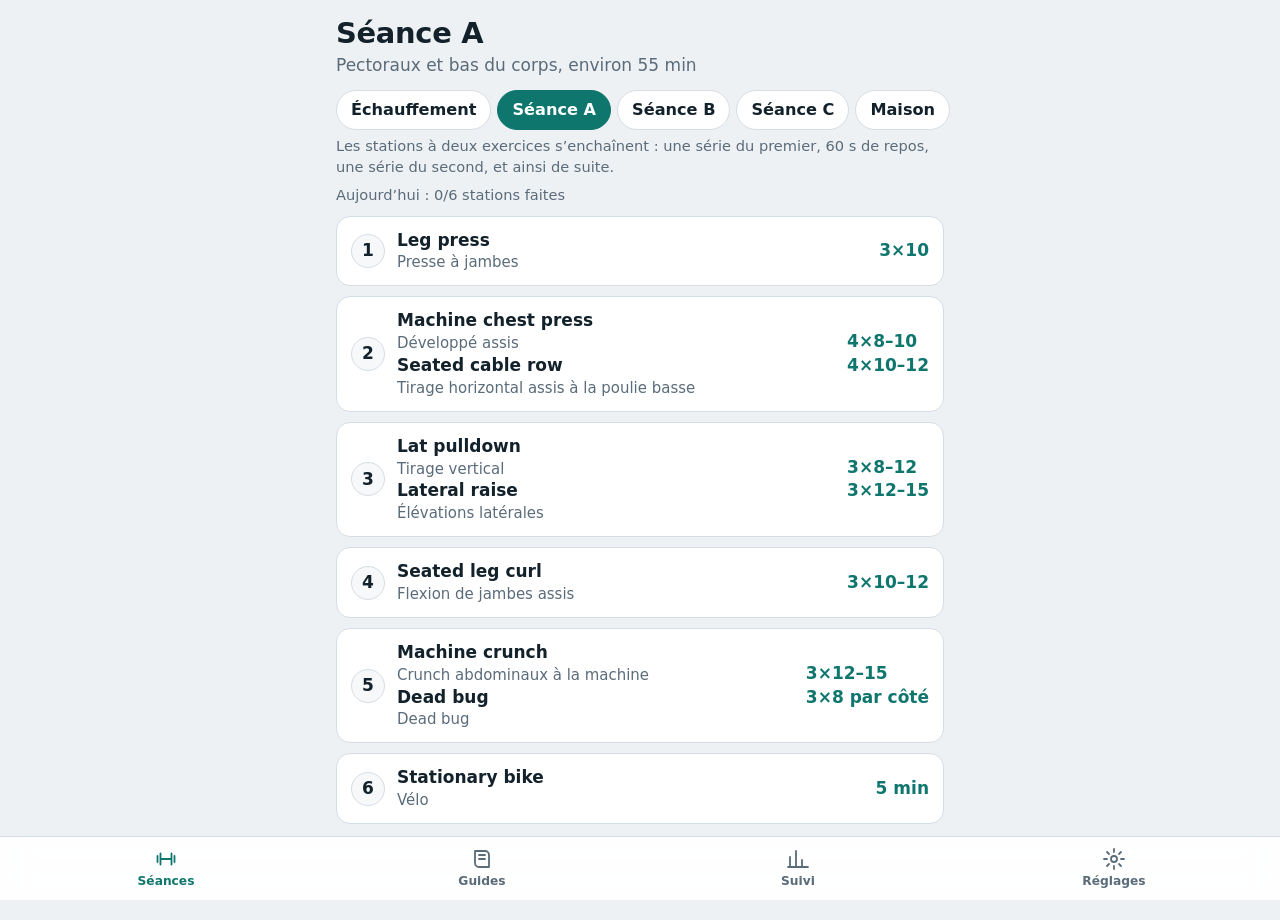
==== index.html @ 6dccab7b "Gym Guide v1: stations, rest timer, logging, video settings, offline Co-Authored-By: Claude Sonnet 5" ====
<!doctype html>
<html lang="fr-CH">
<head>
<meta charset="utf-8">
<meta name="viewport" content="width=device-width,initial-scale=1,viewport-fit=cover">
<title>Gym Guide</title>
<meta name="apple-mobile-web-app-capable" content="yes">
<meta name="mobile-web-app-capable" content="yes">
<meta name="apple-mobile-web-app-title" content="Gym Guide">
<meta name="apple-mobile-web-app-status-bar-style" content="black-translucent">
<meta name="theme-color" content="#0f766e">
<meta name="color-scheme" content="light dark">
<link rel="manifest" href="manifest.webmanifest">
<link rel="apple-touch-icon" href="icons/apple-touch-icon.png">
<link rel="icon" type="image/png" href="icons/icon-192.png">
<link rel="stylesheet" href="styles.css">
</head>
<body>
<div id="app"></div>
<nav class="tabbar" id="tabbar" aria-label="Navigation principale"></nav>
<div id="timer" class="timer" hidden></div>
<script src="data-ex.js"></script>
<script src="data-sessions.js"></script>
<script src="store.js"></script>
<script src="app.js"></script>
<script src="views.js"></script>
</body>
</html>
---- styles.css ----
:root{
  --bg:#eef1f4;--card:#fff;--ink:#13212b;--mute:#5a6b7a;--line:#d6dde4;--stage:#f6f8fa;
  --accent:#0f766e;--accent-ink:#fff;--hi:#e8590c;--ok:#15803d;--warn:#b45309;--bad:#b91c1c;--tab:#ffffffee;
  --r:14px;
}
@media (prefers-color-scheme:dark){:root:not([data-theme="light"]){
  --bg:#0d141a;--card:#16212a;--ink:#e8eef2;--mute:#9bafbd;--line:#273540;--stage:#101a21;
  --accent:#3cc6b6;--accent-ink:#06201d;--hi:#ff8a4c;--ok:#4ade80;--warn:#f0a53a;--bad:#f87171;--tab:#111b22ee;color-scheme:dark}}
:root[data-theme="dark"]{--bg:#0d141a;--card:#16212a;--ink:#e8eef2;--mute:#9bafbd;--line:#273540;--stage:#101a21;
  --accent:#3cc6b6;--accent-ink:#06201d;--hi:#ff8a4c;--ok:#4ade80;--warn:#f0a53a;--bad:#f87171;--tab:#111b22ee;color-scheme:dark}
*{box-sizing:border-box;-webkit-tap-highlight-color:transparent}
html,body{margin:0;background:var(--bg);color:var(--ink);font:17px/1.4 -apple-system,BlinkMacSystemFont,"SF Pro Text","Segoe UI",system-ui,sans-serif}
body{padding-top:env(safe-area-inset-top);overscroll-behavior-y:none}
#app{max-width:640px;margin:0 auto;padding:12px max(16px,env(safe-area-inset-left)) calc(96px + env(safe-area-inset-bottom)) max(16px,env(safe-area-inset-right))}
h1{font-size:1.7rem;line-height:1.1;margin:6px 0 4px;letter-spacing:-.01em}
h2{font-size:1.25rem;margin:18px 0 8px}
h3{font-size:1.05rem;margin:0}
p{margin:0 0 8px}
.mute{color:var(--mute)}.small{font-size:.86rem}
button{font:inherit;color:inherit}
button,a.btn,input,select{min-height:44px}
.btn{display:inline-flex;align-items:center;justify-content:center;gap:6px;border:1px solid var(--line);background:var(--card);border-radius:12px;padding:10px 16px;font-weight:600;text-decoration:none;color:var(--ink);cursor:pointer}
.btn.primary{background:var(--accent);border-color:var(--accent);color:var(--accent-ink)}
.btn.big{min-height:56px;font-size:1.05rem}
.btn.sm{min-height:36px;padding:6px 12px;font-size:.9rem}
:focus-visible{outline:3px solid var(--hi);outline-offset:2px}
/* bottom tab bar */
.tabbar{position:fixed;left:0;right:0;bottom:0;z-index:40;background:var(--tab);backdrop-filter:blur(14px);-webkit-backdrop-filter:blur(14px);
  border-top:1px solid var(--line);display:flex;padding:6px max(8px,env(safe-area-inset-left)) calc(6px + env(safe-area-inset-bottom)) max(8px,env(safe-area-inset-right))}
.tabbar button{flex:1;border:0;background:none;display:flex;flex-direction:column;align-items:center;gap:2px;font-size:.72rem;font-weight:600;color:var(--mute);padding:4px 0;min-height:48px}
.tabbar button svg{width:24px;height:24px;stroke:currentColor;fill:none;stroke-width:1.8;stroke-linecap:round;stroke-linejoin:round}
.tabbar button[aria-current="true"]{color:var(--accent)}
/* segmented scroller */
.seg{display:flex;gap:6px;overflow-x:auto;scrollbar-width:none;margin:10px -16px 4px;padding:2px 16px}
.seg::-webkit-scrollbar{display:none}
.seg button{flex:0 0 auto;border:1px solid var(--line);background:var(--card);border-radius:999px;padding:8px 14px;font-weight:600;font-size:.95rem;min-height:40px}
.seg button[aria-selected="true"]{background:var(--accent);border-color:var(--accent);color:var(--accent-ink)}
/* station list */
.list{display:flex;flex-direction:column;gap:10px;margin-top:10px}
.row{display:flex;align-items:center;gap:12px;background:var(--card);border:1px solid var(--line);border-radius:var(--r);padding:12px 14px;text-align:left;width:100%;cursor:pointer}
.row .num{flex:0 0 34px;height:34px;border-radius:50%;background:var(--stage);border:1px solid var(--line);display:grid;place-items:center;font-weight:700}
.row.done .num{background:var(--ok);border-color:var(--ok);color:#fff}
.row .t{flex:1;min-width:0}
.row .t b{display:block;overflow-wrap:anywhere}
.row .t span{display:block;font-size:.88rem;color:var(--mute)}
.row .sr{font-weight:700;color:var(--accent);white-space:nowrap}
.tag{display:inline-block;font-size:.72rem;font-weight:700;letter-spacing:.04em;border-radius:6px;padding:1px 7px;background:var(--ink);color:var(--bg);margin-right:6px;vertical-align:middle}
/* station */
.top{display:flex;align-items:center;gap:10px;justify-content:space-between;margin-bottom:6px}
.prog{display:flex;gap:4px;margin:2px 0 10px}
.prog i{flex:1;height:5px;border-radius:3px;background:var(--line)}
.prog i.on{background:var(--accent)}.prog i.cur{background:var(--hi)}
.ex-tabs{display:flex;gap:8px;margin:8px 0}
.ex-tabs button{flex:1;border:1px solid var(--line);background:var(--card);border-radius:12px;padding:8px 10px;text-align:left;font-weight:600;line-height:1.2}
.ex-tabs button small{display:block;font-weight:500;color:var(--mute)}
.ex-tabs button[aria-selected="true"]{border-color:var(--accent);box-shadow:inset 0 0 0 2px var(--accent)}
.name-en{font-size:1.5rem;font-weight:800;line-height:1.1;letter-spacing:-.01em}
.name-fr{color:var(--mute);font-style:italic;margin-top:2px}
.video{position:relative;aspect-ratio:16/9;border-radius:var(--r);overflow:hidden;background:linear-gradient(135deg,#17303d,#0f766e);margin:12px 0;display:grid;place-items:center}
.video iframe{position:absolute;inset:0;width:100%;height:100%;border:0}
.video .play{width:64px;height:64px;border-radius:50%;background:#fff;border:0;display:grid;place-items:center}
.video .play::after{content:"";margin-left:5px;border-left:19px solid #0f766e;border-top:12px solid transparent;border-bottom:12px solid transparent}
.vlinks{display:flex;justify-content:space-between;gap:10px;font-size:.86rem;margin:-6px 0 10px}
.vlinks a{color:var(--accent);font-weight:600}
.target{display:flex;justify-content:space-between;align-items:baseline;gap:8px;margin:6px 0}
.target b{font-size:1.9rem;color:var(--accent);font-variant-numeric:tabular-nums}
.sets{display:flex;flex-direction:column;gap:8px;margin:8px 0}
.set{display:grid;grid-template-columns:30px 1fr 1fr 52px;gap:8px;align-items:center}
.set.t1{grid-template-columns:30px 1fr 52px}
.set .n{font-weight:700;color:var(--mute);text-align:center}
.set label{display:block;font-size:.68rem;color:var(--mute);text-transform:uppercase;letter-spacing:.05em;line-height:1}
.set input{width:100%;font-size:1.3rem;font-weight:700;text-align:center;border:1px solid var(--line);border-radius:10px;background:var(--card);color:var(--ink);font-variant-numeric:tabular-nums;padding:4px;min-height:48px}
.set .ok{height:48px;border-radius:12px;border:2px solid var(--line);background:var(--card);font-size:1.4rem;font-weight:800;color:var(--mute)}
.set.done .ok{background:var(--ok);border-color:var(--ok);color:#fff}
.set.done input{opacity:.7}
.last{font-size:.86rem;color:var(--mute);margin:2px 0 4px}
ul.cues{padding-left:1.15em;margin:6px 0;display:flex;flex-direction:column;gap:4px}
.avoid{border-top:1px dashed var(--line);padding-top:8px;margin-top:8px;font-size:.92rem;color:var(--mute)}.avoid b{color:var(--bad)}
.note{background:var(--stage);border-radius:10px;padding:8px 10px;font-size:.92rem;margin:8px 0}
.navbtns{display:grid;grid-template-columns:1fr 2fr;gap:10px;margin-top:16px}
/* rest timer */
.timer{position:fixed;left:0;right:0;bottom:calc(62px + env(safe-area-inset-bottom));z-index:45;margin:0 auto;max-width:640px;padding:0 max(12px,env(safe-area-inset-left))}
.timer>div{background:var(--ink);color:var(--bg);border-radius:16px;padding:10px 12px;display:flex;align-items:center;gap:10px;box-shadow:0 8px 28px #0006}
.timer .t{font-size:2.1rem;font-weight:800;font-variant-numeric:tabular-nums;min-width:4.2ch}
.timer .lbl{font-size:.78rem;opacity:.75;flex:1;line-height:1.2}
.timer button{border:0;border-radius:10px;background:#ffffff26;color:inherit;font-weight:700;padding:8px 10px;min-height:44px}
.timer.end>div{background:var(--hi);color:#fff}
/* cards, guides, progress, settings */
.card{background:var(--card);border:1px solid var(--line);border-radius:var(--r);padding:14px;margin:10px 0}
.card ul{margin:6px 0 0;padding-left:1.15em;display:flex;flex-direction:column;gap:4px}
.cfg{display:grid;grid-template-columns:1fr;gap:6px;padding:10px 0;border-bottom:1px solid var(--line)}
.cfg input[type=text]{width:100%;border:1px solid var(--line);border-radius:10px;background:var(--stage);color:var(--ink);padding:8px 10px;font-size:.95rem}
.cfg .l{display:flex;justify-content:space-between;gap:8px;font-weight:600}
.switch{display:flex;justify-content:space-between;align-items:center;gap:12px;padding:8px 0}
.switch input{width:26px;height:26px;accent-color:var(--accent)}
select{font-size:1rem;border:1px solid var(--line);border-radius:10px;background:var(--card);color:var(--ink);padding:6px 10px}
svg.spark{width:100%;height:46px;display:block}
svg.spark polyline{fill:none;stroke:var(--accent);stroke-width:2;stroke-linejoin:round;stroke-linecap:round}
svg.spark circle{fill:var(--hi)}
.toast{position:fixed;left:50%;transform:translateX(-50%);bottom:calc(76px + env(safe-area-inset-bottom));background:var(--ink);color:var(--bg);padding:10px 16px;border-radius:12px;z-index:60;font-weight:600;max-width:90%}
@media (prefers-reduced-motion:no-preference){.video .play{transition:transform .15s}.video .play:active{transform:scale(.94)}}

.hastimer #app{padding-bottom:calc(170px + env(safe-area-inset-bottom))}
.timer .t{font-size:2rem;min-width:3.6ch}
.timer>div{gap:8px}
.timer .lbl{min-width:0}
.timer button{padding:8px 11px}
.set input::placeholder{color:var(--mute);opacity:.55;font-weight:500}
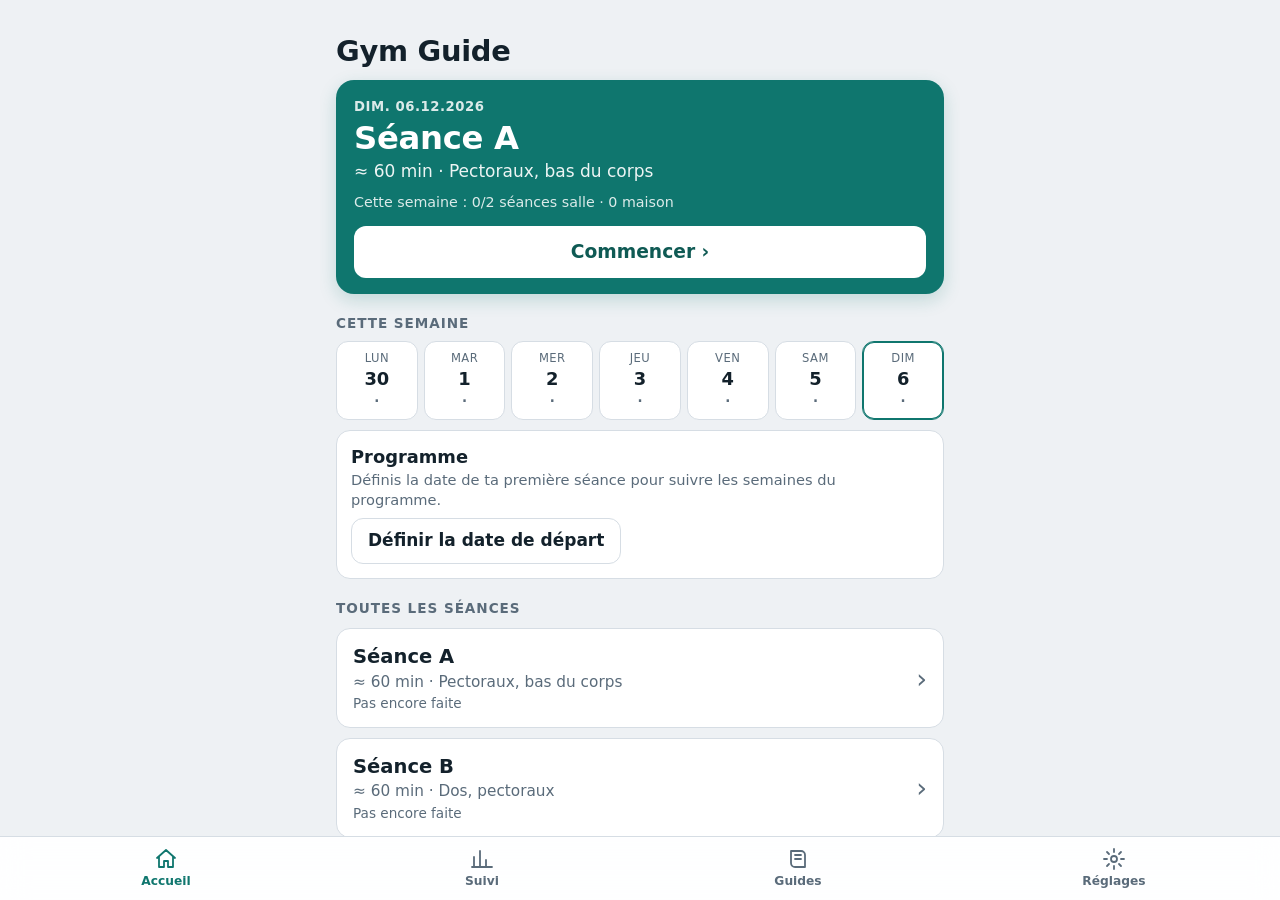
==== commit ef4dabb1: "0.25: scroll-proof layout (fixed body, inner scroller, timer and tab bar in the flow), week bar by s" ====
--- a/index.html
+++ b/index.html
@@ -17,10 +17,11 @@
 </head>
 <body>
 <div id="app"></div>
+<div id="timer" class="timer" hidden></div>
 <nav class="tabbar" id="tabbar" aria-label="Navigation principale"></nav>
-<div id="timer" class="timer" hidden></div>
 <script src="data-ex.js"></script>
 <script src="data-sessions.js"></script>
+<script src="version.js"></script>
 <script src="store.js"></script>
 <script src="app.js"></script>
 <script src="views.js"></script>
--- a/styles.css
+++ b/styles.css
@@ -10,8 +10,11 @@
   --accent:#3cc6b6;--accent-ink:#06201d;--hi:#ff8a4c;--ok:#4ade80;--warn:#f0a53a;--bad:#f87171;--tab:#111b22ee;color-scheme:dark}
 *{box-sizing:border-box;-webkit-tap-highlight-color:transparent}
 html,body{margin:0;background:var(--bg);color:var(--ink);font:17px/1.4 -apple-system,BlinkMacSystemFont,"SF Pro Text","Segoe UI",system-ui,sans-serif}
-body{padding-top:env(safe-area-inset-top);overscroll-behavior-y:none}
-#app{max-width:640px;margin:0 auto;padding:12px max(16px,env(safe-area-inset-left)) calc(96px + env(safe-area-inset-bottom)) max(16px,env(safe-area-inset-right))}
+html{height:100%;overflow:hidden}
+/* La barre d’onglets fait partie de la mise en page (colonne pleine hauteur) : elle reste en bas de l’écran, que la page soit courte ou longue. */
+/* 0.25 : la page ne défile jamais. #app est la zone qui défile ; minuteur et barre d’onglets sont dans la colonne (rien de « fixed » qui puisse se décaler après le clavier ou un défilement). --vvh et --vvt suivent la zone visible (app.js). */
+body{position:fixed;left:0;right:0;top:var(--vvt,0px);height:var(--vvh,100%);padding-top:env(safe-area-inset-top);overflow:hidden;overscroll-behavior:none;display:flex;flex-direction:column}
+#app{flex:1 1 0;min-height:0;overflow-y:auto;overflow-x:hidden;-webkit-overflow-scrolling:touch;overscroll-behavior-y:contain;width:100%;max-width:640px;margin:0 auto;padding:30px max(16px,env(safe-area-inset-left)) 28px max(16px,env(safe-area-inset-right))}
 h1{font-size:1.7rem;line-height:1.1;margin:6px 0 4px;letter-spacing:-.01em}
 h2{font-size:1.25rem;margin:18px 0 8px}
 h3{font-size:1.05rem;margin:0}
@@ -25,7 +28,7 @@
 .btn.sm{min-height:36px;padding:6px 12px;font-size:.9rem}
 :focus-visible{outline:3px solid var(--hi);outline-offset:2px}
 /* bottom tab bar */
-.tabbar{position:fixed;left:0;right:0;bottom:0;z-index:40;background:var(--tab);backdrop-filter:blur(14px);-webkit-backdrop-filter:blur(14px);
+.tabbar{position:relative;flex:none;z-index:40;background:var(--tab);backdrop-filter:blur(14px);-webkit-backdrop-filter:blur(14px);
   border-top:1px solid var(--line);display:flex;padding:6px max(8px,env(safe-area-inset-left)) calc(6px + env(safe-area-inset-bottom)) max(8px,env(safe-area-inset-right))}
 .tabbar button{flex:1;border:0;background:none;display:flex;flex-direction:column;align-items:center;gap:2px;font-size:.72rem;font-weight:600;color:var(--mute);padding:4px 0;min-height:48px}
 .tabbar button svg{width:24px;height:24px;stroke:currentColor;fill:none;stroke-width:1.8;stroke-linecap:round;stroke-linejoin:round}
@@ -54,6 +57,11 @@
 .ex-tabs button{flex:1;border:1px solid var(--line);background:var(--card);border-radius:12px;padding:8px 10px;text-align:left;font-weight:600;line-height:1.2}
 .ex-tabs button small{display:block;font-weight:500;color:var(--mute)}
 .ex-tabs button[aria-selected="true"]{border-color:var(--accent);box-shadow:inset 0 0 0 2px var(--accent)}
+.alts{margin:10px 0 2px}
+.chips{display:flex;flex-wrap:wrap;gap:8px;margin-top:6px}
+.chip{border:1px solid var(--line);background:var(--card);border-radius:999px;padding:8px 13px;font-weight:600;font-size:.92rem;line-height:1.2;color:inherit}
+.chip small{color:var(--mute);font-weight:500;margin-left:6px}
+.row .t .alt-hint{font-size:.78rem;color:var(--accent);font-weight:600}
 .name-en{font-size:1.5rem;font-weight:800;line-height:1.1;letter-spacing:-.01em}
 .name-fr{color:var(--mute);font-style:italic;margin-top:2px}
 .video{position:relative;aspect-ratio:16/9;border-radius:var(--r);overflow:hidden;background:linear-gradient(135deg,#17303d,#0f766e);margin:12px 0;display:grid;place-items:center}
@@ -76,10 +84,23 @@
 .last{font-size:.86rem;color:var(--mute);margin:2px 0 4px}
 ul.cues{padding-left:1.15em;margin:6px 0;display:flex;flex-direction:column;gap:4px}
 .avoid{border-top:1px dashed var(--line);padding-top:8px;margin-top:8px;font-size:.92rem;color:var(--mute)}.avoid b{color:var(--bad)}
+.progcard .pc-h{display:flex;justify-content:space-between;align-items:baseline;gap:8px}
+.progcard .pc-h b{font-size:1.25rem}
+.prog.wk{margin:8px 0 6px}.prog.wk i{height:8px}.prog.wk i.dl{box-shadow:inset 0 0 0 1px var(--mute)}
+.ss{display:inline-block;align-self:flex-start;font-size:.7rem;font-weight:800;letter-spacing:.05em;text-transform:uppercase;color:var(--hi);border:1.5px solid var(--hi);border-radius:999px;padding:1px 8px;margin-bottom:3px;line-height:1.5}
+.row .t .ss{display:inline-block;width:fit-content;max-width:max-content;align-self:flex-start;color:var(--hi);font-size:.7rem;font-weight:800;margin-bottom:4px}
+.ss-bar{display:flex;align-items:center;gap:8px;margin:8px 0}.ss-bar .ss{margin:0}
+.fold-b .video{margin:0 0 10px}.fold-b .vlinks{margin:0}
+.fold-b textarea{width:100%;min-height:84px;border:1px solid var(--line);border-radius:10px;background:var(--stage);color:var(--ink);padding:8px 10px;font:inherit;font-size:1rem;resize:vertical}
+.cfg select{width:100%;min-height:44px;border:1px solid var(--line);border-radius:10px;background:var(--stage);color:var(--ink);padding:8px 10px;font-size:1rem}
+.note.deload{border-left:4px solid var(--hi)}
+.inline{display:flex;gap:8px;align-items:stretch;flex-wrap:wrap}
+.inline input{flex:1 1 180px;min-width:0;border:1px solid var(--line);border-radius:10px;background:var(--stage);color:var(--ink);padding:8px 10px;font-size:.95rem}
+.datein{display:block;width:100%;max-width:100%;min-width:0;-webkit-appearance:none;appearance:none;text-align:left;font-family:inherit;border:1px solid var(--line);border-radius:10px;background:var(--stage);color:var(--ink);padding:8px 10px;font-size:1rem}
 .note{background:var(--stage);border-radius:10px;padding:8px 10px;font-size:.92rem;margin:8px 0}
 .navbtns{display:grid;grid-template-columns:1fr 2fr;gap:10px;margin-top:16px}
 /* rest timer */
-.timer{position:fixed;left:0;right:0;bottom:calc(62px + env(safe-area-inset-bottom));z-index:45;margin:0 auto;max-width:640px;padding:0 max(12px,env(safe-area-inset-left))}
+.timer{flex:none;width:100%;margin:0 auto;max-width:640px;padding:6px max(12px,env(safe-area-inset-left)) 8px}.timer[hidden]{display:none}.kb .tabbar{display:none}
 .timer>div{background:var(--ink);color:var(--bg);border-radius:16px;padding:10px 12px;display:flex;align-items:center;gap:10px;box-shadow:0 8px 28px #0006}
 .timer .t{font-size:2.1rem;font-weight:800;font-variant-numeric:tabular-nums;min-width:4.2ch}
 .timer .lbl{font-size:.78rem;opacity:.75;flex:1;line-height:1.2}
@@ -89,7 +110,7 @@
 .card{background:var(--card);border:1px solid var(--line);border-radius:var(--r);padding:14px;margin:10px 0}
 .card ul{margin:6px 0 0;padding-left:1.15em;display:flex;flex-direction:column;gap:4px}
 .cfg{display:grid;grid-template-columns:1fr;gap:6px;padding:10px 0;border-bottom:1px solid var(--line)}
-.cfg input[type=text]{width:100%;border:1px solid var(--line);border-radius:10px;background:var(--stage);color:var(--ink);padding:8px 10px;font-size:.95rem}
+.cfg input[type=text],.cfg input[type=number]{width:100%;border:1px solid var(--line);border-radius:10px;background:var(--stage);color:var(--ink);padding:8px 10px;font-size:.95rem}
 .cfg .l{display:flex;justify-content:space-between;gap:8px;font-weight:600}
 .switch{display:flex;justify-content:space-between;align-items:center;gap:12px;padding:8px 0}
 .switch input{width:26px;height:26px;accent-color:var(--accent)}
@@ -97,12 +118,169 @@
 svg.spark{width:100%;height:46px;display:block}
 svg.spark polyline{fill:none;stroke:var(--accent);stroke-width:2;stroke-linejoin:round;stroke-linecap:round}
 svg.spark circle{fill:var(--hi)}
-.toast{position:fixed;left:50%;transform:translateX(-50%);bottom:calc(76px + env(safe-area-inset-bottom));background:var(--ink);color:var(--bg);padding:10px 16px;border-radius:12px;z-index:60;font-weight:600;max-width:90%}
+.toast{position:absolute;left:50%;transform:translateX(-50%);bottom:calc(76px + env(safe-area-inset-bottom));background:var(--ink);color:var(--bg);padding:10px 16px;border-radius:12px;z-index:60;font-weight:600;max-width:90%}
 @media (prefers-reduced-motion:no-preference){.video .play{transition:transform .15s}.video .play:active{transform:scale(.94)}}
 
-.hastimer #app{padding-bottom:calc(170px + env(safe-area-inset-bottom))}
 .timer .t{font-size:2rem;min-width:3.6ch}
 .timer>div{gap:8px}
 .timer .lbl{min-width:0}
 .timer button{padding:8px 11px}
 .set input::placeholder{color:var(--mute);opacity:.55;font-weight:500}
+/* set rows: labels centred above boxes, number and tick aligned with the inputs */
+.sets{gap:16px}
+.set{grid-template-columns:34px 1fr 1fr 56px;gap:0 10px;align-items:end}
+.set.t1{grid-template-columns:34px 1fr 56px}
+.set .n{height:52px;display:grid;place-items:center}
+.set label{text-align:center;margin-bottom:6px;font-size:.72rem;letter-spacing:.06em}
+.set input{min-height:52px;height:52px}
+.set .ok{height:52px;width:56px}
+.set.t1>span:not(.n){height:52px;display:grid;place-items:center;font-weight:700}
+
+/* accueil */
+h2{color:var(--mute);font-size:.8rem;text-transform:uppercase;letter-spacing:.07em;margin:20px 0 8px}
+.home-card{display:flex;align-items:center;gap:12px;width:100%;text-align:left;background:var(--card);border:1px solid var(--line);border-radius:var(--r);padding:14px 16px;cursor:pointer;min-height:76px}
+.home-card .hc-t{flex:1;min-width:0;display:flex;flex-direction:column;gap:1px}
+.home-card .hc-t b{font-size:1.15rem;overflow-wrap:anywhere}
+.home-card .hc-t span{color:var(--mute);font-size:.9rem}
+.home-card .hc-t .small{font-size:.8rem}
+.home-card .chev{font-size:1.6rem;color:var(--mute);line-height:1}
+.home-card:active{border-color:var(--accent)}
+.badge{font-weight:800;color:var(--accent);background:var(--stage);border:1px solid var(--line);border-radius:999px;padding:2px 10px;font-size:.9rem}
+.badge.ok{background:var(--ok);border-color:var(--ok);color:#fff}
+.novid{position:absolute;inset:0;display:flex;flex-direction:column;align-items:center;justify-content:center;gap:6px;color:#fff;text-align:center;padding:12px}
+.novid a{color:#fff;font-weight:700}
+/* réglages : cases à cocher resserrées, blocs repliables */
+.switch{padding:2px 0;min-height:34px}
+.switch input{min-height:0;width:24px;height:24px;flex:0 0 auto}
+.card h3+.switch{margin-top:4px}
+details.fold{padding:0}
+details.fold>summary{list-style:none;cursor:pointer;display:flex;align-items:center;justify-content:space-between;gap:10px;padding:14px;min-height:52px}
+details.fold>summary::-webkit-details-marker{display:none}
+details.fold>summary::after{content:"";flex:0 0 auto;width:9px;height:9px;border-right:2px solid var(--mute);border-bottom:2px solid var(--mute);transform:rotate(45deg);margin:-4px 4px 0 0;transition:transform .15s}
+details.fold[open]>summary::after{transform:rotate(-135deg);margin-top:4px}
+details.fold>.fold-b,details.fold>ul{padding:0 14px 14px}
+details.fold>summary .sm{display:flex;flex-direction:column;flex:1;min-width:0}
+details.fold>summary .sr{color:var(--accent);font-weight:700;text-align:right}
+details.fold>summary .npv{flex:1 1 0;min-width:0;margin-left:6px;text-align:left;white-space:nowrap;overflow:hidden;text-overflow:ellipsis;color:var(--mute);font-size:.92rem;font-weight:500}
+details.fold[open]>summary .npv{display:none}
+details.fold>summary:has(.sm)::after{margin-left:2px}
+/* suivi */
+ul.plain{list-style:none;padding:0;margin:8px 0 0;display:flex;flex-direction:column;gap:10px}
+details.fold>ul.plain{padding:0 14px 14px;margin:0}
+ul.plain li>div{margin-top:2px}
+.lnk{background:none;border:0;padding:4px 0;min-height:36px;font-weight:700;color:var(--accent);text-align:left}
+.chart-h{display:flex;flex-direction:column;gap:2px;margin-bottom:4px}
+svg.chart,.chart svg{width:100%;height:auto;display:block}
+.chart svg text{fill:var(--mute);font-size:9px;font-family:inherit}
+.chart svg text.val{fill:var(--ink);font-weight:700;font-size:10px}
+.chart svg .grid{stroke:var(--line);stroke-width:1}
+.chart svg .line{fill:none;stroke:var(--accent);stroke-width:2;stroke-linejoin:round;stroke-linecap:round}
+.chart svg circle{fill:var(--accent)}
+.chart svg circle.cur{fill:var(--hi)}
+/* version archivée */
+.archive-banner{position:sticky;top:0;z-index:70;background:var(--hi);color:#fff;padding:8px 14px;font-weight:700;display:flex;justify-content:space-between;gap:10px;align-items:center}
+.archive-banner a{color:#fff;text-decoration:underline}
+
+/* choix de séance */
+.edit-tag{font-weight:700;color:var(--accent);font-size:.9rem}
+.choices{display:flex;flex-direction:column;gap:12px;margin:18px 0}
+.choice{display:flex;flex-direction:column;gap:3px;text-align:left;width:100%;min-height:84px;padding:16px;border-radius:var(--r);border:1px solid var(--line);background:var(--card);cursor:pointer}
+.choice b{font-size:1.15rem}.choice span{color:var(--mute);font-size:.92rem}
+.choice.primary{background:var(--accent);border-color:var(--accent);color:var(--accent-ink)}
+.choice.primary span{color:var(--accent-ink);opacity:.85}
+.note.editing{background:var(--hi);color:#fff}
+
+/* sous-bloc repliable (versions précédentes) */
+details.sub{margin-top:14px;border-top:1px solid var(--line);padding-top:4px}
+details.sub>summary{list-style:none;cursor:pointer;display:flex;justify-content:space-between;align-items:center;min-height:44px;font-weight:700}
+details.sub>summary::-webkit-details-marker{display:none}
+details.sub>summary::after{content:"";width:9px;height:9px;border-right:2px solid var(--mute);border-bottom:2px solid var(--mute);transform:rotate(45deg);margin:-4px 4px 0 0;transition:transform .15s}
+details.sub[open]>summary::after{transform:rotate(-135deg);margin-top:4px}
+
+.sw{position:relative;margin-top:10px;border-radius:var(--r);overflow:hidden}
+.list .sw:first-child{margin-top:0}
+.sw-bg{position:absolute;inset:0;display:flex;align-items:center;justify-content:flex-start;background:#b3261e;visibility:hidden}
+.sw.act .sw-bg{visibility:visible}
+.sw-del{height:100%;width:96px;background:#b3261e;color:#fff;border:0;font-weight:700;font-size:.95rem;cursor:pointer}
+.sw-front{position:relative;background:var(--bg);transition:transform .18s ease;touch-action:pan-y;will-change:transform}
+.sw-front>.home-card,.sw-front>.card{margin:0}
+.pr-tag,.home-card .hc-t .pr-tag,.chart-h .pr-tag{color:#fff!important;display:inline-block;vertical-align:middle;margin-left:6px;padding:1px 7px;border-radius:999px;background:var(--hi);color:#fff;font-size:.68rem;font-weight:700;letter-spacing:.02em;line-height:1.5}
+.chart svg circle.pr{fill:none;stroke:var(--hi);stroke-width:1.6}
+.chart svg rect.dl{fill:var(--accent);opacity:.13}
+.chart svg text.dlt{fill:var(--accent);font-size:8px;font-weight:700}
+.chart svg line.wk{stroke:var(--mute);stroke-width:1}
+.chart svg text.wkt{font-size:8px}
+.chart-leg{margin-top:2px}
+/* 0.22 Accueil : séance du jour */
+.hero{display:flex;flex-direction:column;align-items:flex-start;gap:3px;width:100%;text-align:left;margin-top:12px;padding:18px 18px 16px;border:0;border-radius:calc(var(--r) + 4px);background:var(--accent);color:var(--accent-ink);cursor:pointer;box-shadow:0 6px 18px #0f766e33}
+.hero:active{transform:scale(.99)}
+.hero>*{flex:none;max-width:100%}
+.hero.done{background:var(--card);color:var(--ink);border:1px solid var(--line);box-shadow:none}
+.hero-k{font-size:.78rem;font-weight:700;letter-spacing:.04em;text-transform:uppercase;opacity:.85}
+.hero-t{font-size:1.9rem;font-weight:800;line-height:1.1;letter-spacing:-.01em;margin-top:2px}
+.hero-s{font-size:1rem;opacity:.92}
+.hero-w{font-size:.88rem;font-weight:600;margin-top:4px;padding:6px 10px;border-radius:10px;background:#ffffff26}
+.hero.done .hero-w{background:var(--stage)}
+.hero-n{font-size:.84rem;opacity:.85;margin-top:6px}
+.hero .prog.wk{width:100%;margin:8px 0 2px;gap:5px}.hero .prog.wk i{height:8px;background:#ffffff40}
+.hero .prog.wk i.full{background:#fff}.hero .prog.wk i.half{background:linear-gradient(90deg,#fff 50%,#ffffff40 50%)}
+.hero .prog.wk i.cur{outline:2px solid var(--hi);outline-offset:1px}
+.hero.done .prog.wk i{background:var(--line)}.hero.done .prog.wk i.full{background:var(--accent)}.hero.done .prog.wk i.half{background:linear-gradient(90deg,var(--accent) 50%,var(--line) 50%)}
+.hero-wk{font-size:.8rem;opacity:.85;margin-top:2px}
+.hero-go{align-self:stretch;margin-top:10px;padding:13px;border-radius:12px;background:#fff;color:#0f5a54;font-weight:800;font-size:1.1rem;text-align:center}
+.hero.done .hero-go{background:var(--stage);color:var(--ink);border:1px solid var(--line)}
+.hero-alt{width:100%;margin-top:8px;min-height:48px}
+.wstrip{display:grid;grid-template-columns:repeat(7,1fr);gap:6px}
+.wd{display:flex;flex-direction:column;align-items:center;gap:1px;padding:8px 0 7px;border-radius:12px;border:1px solid var(--line);background:var(--card);color:var(--mute)}
+.wd small{font-size:.68rem;text-transform:uppercase;letter-spacing:.04em}
+.wd b{font-size:1.05rem;color:var(--ink);font-variant-numeric:tabular-nums}
+.wd span{font-size:.78rem;font-weight:800;min-height:1.1em;color:var(--mute)}
+.wd.fut{opacity:.7}
+.wd.today{border-color:var(--accent);box-shadow:inset 0 0 0 1px var(--accent)}
+.wd.has{background:var(--accent);border-color:var(--accent);color:var(--accent-ink)}
+.wd.has b,.wd.has span{color:var(--accent-ink)}
+/* 0.22 Station : prochaine série mise en avant */
+.set.cur .n{color:var(--hi)}
+.set.cur input{border:2px solid var(--accent)}
+.navbtns .btn.ready{box-shadow:0 0 0 3px var(--ok)}
+.timer .lbl b{font-weight:700}
+.timer .lbl b{display:block;white-space:nowrap;overflow:hidden;text-overflow:ellipsis;font-size:.9rem}
+/* 0.23 Suivi : tuiles de synthèse; tuiles glissables sans sélection de texte */
+.stats{display:grid;grid-template-columns:1fr 1fr;gap:10px;margin:12px 0 14px}
+.stat{display:flex;flex-direction:column;gap:2px;text-align:left;padding:12px 14px;border-radius:var(--r);border:1px solid var(--line);background:var(--card);color:var(--ink);font:inherit;min-width:0}
+.stat-k{font-size:.72rem;font-weight:700;letter-spacing:.04em;text-transform:uppercase;color:var(--mute)}
+.stat b{font-size:1.55rem;line-height:1.15;font-variant-numeric:tabular-nums;overflow-wrap:anywhere}
+.stat-s{font-size:.82rem;color:var(--mute);overflow-wrap:anywhere}
+button.stat{cursor:pointer}button.stat:active{border-color:var(--accent)}
+.sw-front,.sw-front *{-webkit-user-select:none;user-select:none;-webkit-touch-callout:none}
+
+
+.fin{display:block;width:100%;max-width:100%;border:1px solid var(--line);border-radius:10px;background:var(--stage);color:var(--ink);padding:8px 10px;font-family:inherit;font-size:.95rem}
+.inline input{font-family:inherit}
+
+/* 0.25 Étirements : tuiles illustrées */
+.sgrid{display:grid;grid-template-columns:1fr 1fr;gap:10px;margin:12px 0}
+.stile{position:relative;display:flex;flex-direction:column;gap:2px;padding:0 0 10px;border:1px solid var(--line);border-top:5px solid var(--c);border-radius:var(--r);background:var(--card);overflow:hidden}
+@supports (background:color-mix(in srgb,red 10%,white)){.stile{background:color-mix(in srgb,var(--c) 9%,var(--card))}}
+.stile.done{opacity:.62}
+.sn{position:absolute;top:6px;left:6px;width:24px;height:24px;border-radius:50%;background:var(--c);color:#fff;font-weight:800;font-size:.85rem;display:grid;place-items:center;z-index:1}
+.sck{position:absolute;top:2px;right:2px;width:44px;height:44px;min-height:44px;border:0;background:none;z-index:1;padding:0}
+.sck::before{content:"✓";display:grid;place-items:center;width:28px;height:28px;margin:8px auto 0;border-radius:50%;border:2px solid var(--line);background:var(--card);color:transparent;font-weight:800;font-size:.95rem}
+.sck[aria-pressed="true"]::before{background:var(--ok);border-color:var(--ok);color:#fff}
+.sfig{--fig:var(--accent);--fig2:#5fc9bd;--leg:#475b6c;--skin:#f1c8a3;padding:4px 6px 0;margin-top:14px}
+@media (prefers-color-scheme:dark){:root:not([data-theme="light"]) .sfig{--leg:#9bb0c0}}
+:root[data-theme="dark"] .sfig{--leg:#9bb0c0}
+.sfig svg{display:block;width:100%;height:auto}
+.sfig .glow{fill:var(--c);opacity:.42}
+.sfig .arr{stroke:var(--hi);stroke-width:3.2;stroke-linecap:round;stroke-linejoin:round;fill:none}
+.sfig .prop{fill:var(--line)}
+.sfig .floor{stroke:var(--line);stroke-width:3;stroke-linecap:round}
+.sname{font-weight:800;font-size:1rem;line-height:1.15;padding:0 10px}
+.sen{font-size:.76rem;color:var(--mute);padding:0 10px}
+.zone{display:inline-block;margin:4px 10px 0;padding:2px 9px;border-radius:999px;background:var(--c);color:#fff;font-size:.76rem;font-weight:700}
+.shold{margin:6px 10px 0;min-height:44px;border:0;border-radius:12px;background:var(--ink);color:var(--bg);font-weight:800;font-size:1.05rem}
+.shold small{font-weight:600;opacity:.8;font-size:.78rem}
+.scue{margin:6px 10px 0;font-size:.82rem;line-height:1.3;color:var(--mute)}
+.timer button{background:#80808033;padding:8px 9px}
+.timer .t{font-size:1.85rem;min-width:3.4ch}
+.timer.end button{background:#ffffff33}
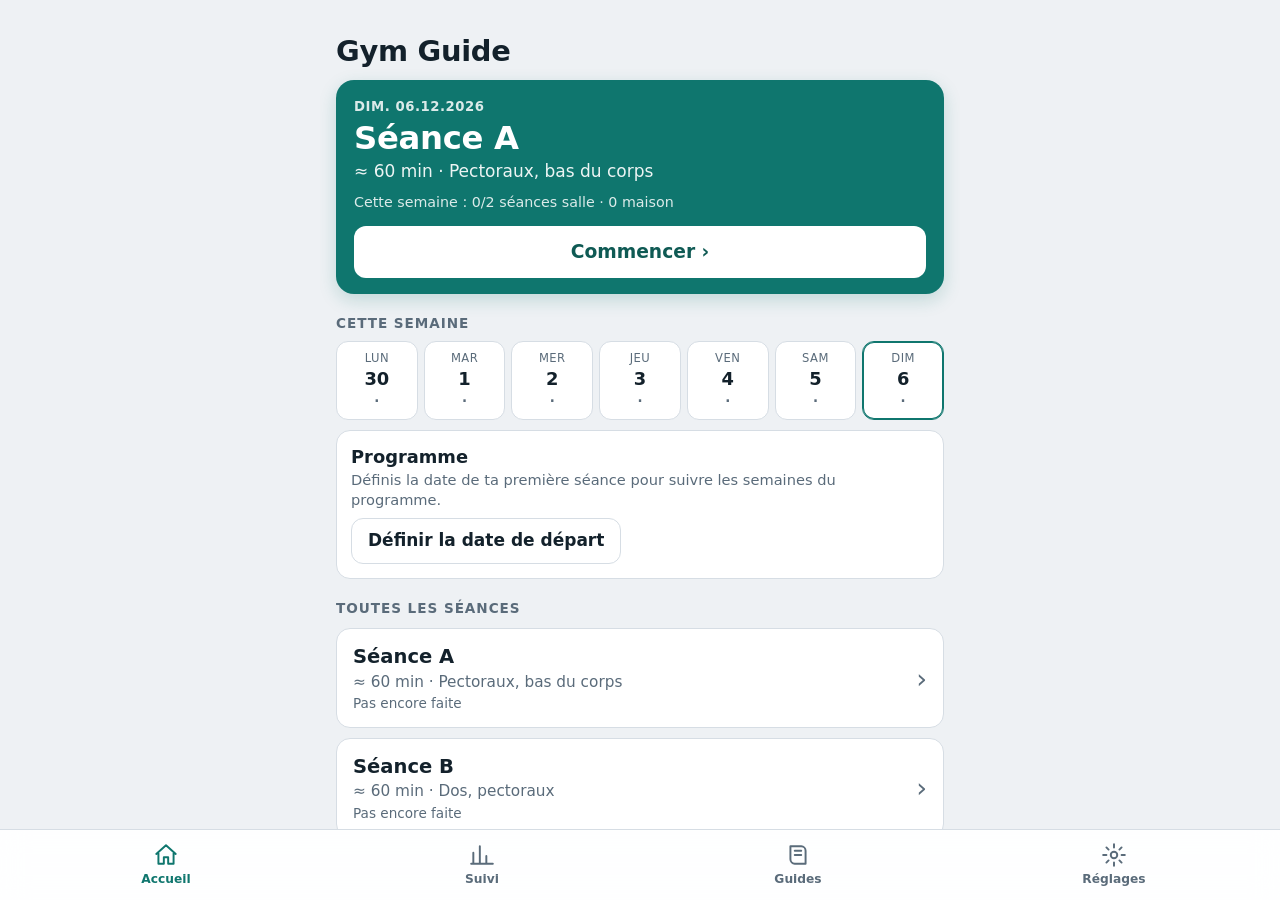
==== commit c94260ad: "0.27: tab bar height and position, code review fixes (CSP, import cleaning, SW cache, save warnings)" ====
--- a/index.html
+++ b/index.html
@@ -10,6 +10,8 @@
 <meta name="apple-mobile-web-app-status-bar-style" content="black-translucent">
 <meta name="theme-color" content="#0f766e">
 <meta name="color-scheme" content="light dark">
+<meta http-equiv="Content-Security-Policy" content="default-src 'self'; script-src 'self'; style-src 'self' 'unsafe-inline'; img-src 'self' data: blob:; media-src 'self' blob: data:; frame-src https://www.youtube-nocookie.com; connect-src 'self'; worker-src 'self'; manifest-src 'self'; object-src 'none'; base-uri 'self'; form-action 'none'">
+<meta name="referrer" content="strict-origin-when-cross-origin">
 <link rel="manifest" href="manifest.webmanifest">
 <link rel="apple-touch-icon" href="icons/apple-touch-icon.png">
 <link rel="icon" type="image/png" href="icons/icon-192.png">
--- a/styles.css
+++ b/styles.css
@@ -1,19 +1,20 @@
 :root{
   --bg:#eef1f4;--card:#fff;--ink:#13212b;--mute:#5a6b7a;--line:#d6dde4;--stage:#f6f8fa;
-  --accent:#0f766e;--accent-ink:#fff;--hi:#e8590c;--ok:#15803d;--warn:#b45309;--bad:#b91c1c;--tab:#ffffffee;
+  --accent:#0f766e;--accent-ink:#fff;--hi:#e8590c;--ok:#15803d;--warn:#b45309;--bad:#b91c1c;--tab:#ffffffee;--tabs:#ffffff;
   --r:14px;
 }
 @media (prefers-color-scheme:dark){:root:not([data-theme="light"]){
   --bg:#0d141a;--card:#16212a;--ink:#e8eef2;--mute:#9bafbd;--line:#273540;--stage:#101a21;
-  --accent:#3cc6b6;--accent-ink:#06201d;--hi:#ff8a4c;--ok:#4ade80;--warn:#f0a53a;--bad:#f87171;--tab:#111b22ee;color-scheme:dark}}
+  --accent:#3cc6b6;--accent-ink:#06201d;--hi:#ff8a4c;--ok:#4ade80;--warn:#f0a53a;--bad:#f87171;--tab:#111b22ee;--tabs:#111b22;color-scheme:dark}}
 :root[data-theme="dark"]{--bg:#0d141a;--card:#16212a;--ink:#e8eef2;--mute:#9bafbd;--line:#273540;--stage:#101a21;
-  --accent:#3cc6b6;--accent-ink:#06201d;--hi:#ff8a4c;--ok:#4ade80;--warn:#f0a53a;--bad:#f87171;--tab:#111b22ee;color-scheme:dark}
+  --accent:#3cc6b6;--accent-ink:#06201d;--hi:#ff8a4c;--ok:#4ade80;--warn:#f0a53a;--bad:#f87171;--tab:#111b22ee;--tabs:#111b22;color-scheme:dark}
 *{box-sizing:border-box;-webkit-tap-highlight-color:transparent}
 html,body{margin:0;background:var(--bg);color:var(--ink);font:17px/1.4 -apple-system,BlinkMacSystemFont,"SF Pro Text","Segoe UI",system-ui,sans-serif}
-html{height:100%;overflow:hidden}
+html{height:100%;overflow:hidden;background:var(--tabs)}
+/* 0.27 : le fond de <html> a la couleur de la barre d’onglets. Si iOS laisse une bande sous le corps (constaté sur iPhone 11 en mode app), elle prolonge la barre au lieu de faire un trou. */
 /* La barre d’onglets fait partie de la mise en page (colonne pleine hauteur) : elle reste en bas de l’écran, que la page soit courte ou longue. */
 /* 0.25 : la page ne défile jamais. #app est la zone qui défile ; minuteur et barre d’onglets sont dans la colonne (rien de « fixed » qui puisse se décaler après le clavier ou un défilement). --vvh et --vvt suivent la zone visible (app.js). */
-body{position:fixed;left:0;right:0;top:var(--vvt,0px);height:var(--vvh,100%);padding-top:env(safe-area-inset-top);overflow:hidden;overscroll-behavior:none;display:flex;flex-direction:column}
+body{position:fixed;left:0;right:0;top:var(--vvt,0px);bottom:auto;height:var(--vvh,var(--apph,100%));padding-top:env(safe-area-inset-top);overflow:hidden;overscroll-behavior:none;display:flex;flex-direction:column}
 #app{flex:1 1 0;min-height:0;overflow-y:auto;overflow-x:hidden;-webkit-overflow-scrolling:touch;overscroll-behavior-y:contain;width:100%;max-width:640px;margin:0 auto;padding:30px max(16px,env(safe-area-inset-left)) 28px max(16px,env(safe-area-inset-right))}
 h1{font-size:1.7rem;line-height:1.1;margin:6px 0 4px;letter-spacing:-.01em}
 h2{font-size:1.25rem;margin:18px 0 8px}
@@ -29,9 +30,11 @@
 :focus-visible{outline:3px solid var(--hi);outline-offset:2px}
 /* bottom tab bar */
 .tabbar{position:relative;flex:none;z-index:40;background:var(--tab);backdrop-filter:blur(14px);-webkit-backdrop-filter:blur(14px);
-  border-top:1px solid var(--line);display:flex;padding:6px max(8px,env(safe-area-inset-left)) calc(6px + env(safe-area-inset-bottom)) max(8px,env(safe-area-inset-right))}
-.tabbar button{flex:1;border:0;background:none;display:flex;flex-direction:column;align-items:center;gap:2px;font-size:.72rem;font-weight:600;color:var(--mute);padding:4px 0;min-height:48px}
-.tabbar button svg{width:24px;height:24px;stroke:currentColor;fill:none;stroke-width:1.8;stroke-linecap:round;stroke-linejoin:round}
+  border-top:1px solid var(--line);display:flex;align-items:center;
+  /* 0.27 : barre plus haute, icônes centrées verticalement (même marge en haut et en bas, la marge du bas couvre la barre d’accueil iOS). */
+  padding:max(8px,calc(env(safe-area-inset-bottom)*.45)) max(8px,env(safe-area-inset-left)) max(8px,calc(env(safe-area-inset-bottom)*.45)) max(8px,env(safe-area-inset-right))}
+.tabbar button{flex:1;border:0;background:none;display:flex;flex-direction:column;align-items:center;justify-content:center;gap:3px;font-size:.72rem;font-weight:600;color:var(--mute);padding:0;min-height:54px}
+.tabbar button svg{width:26px;height:26px;stroke:currentColor;fill:none;stroke-width:1.8;stroke-linecap:round;stroke-linejoin:round}
 .tabbar button[aria-current="true"]{color:var(--accent)}
 /* segmented scroller */
 .seg{display:flex;gap:6px;overflow-x:auto;scrollbar-width:none;margin:10px -16px 4px;padding:2px 16px}
@@ -118,7 +121,7 @@
 svg.spark{width:100%;height:46px;display:block}
 svg.spark polyline{fill:none;stroke:var(--accent);stroke-width:2;stroke-linejoin:round;stroke-linecap:round}
 svg.spark circle{fill:var(--hi)}
-.toast{position:absolute;left:50%;transform:translateX(-50%);bottom:calc(76px + env(safe-area-inset-bottom));background:var(--ink);color:var(--bg);padding:10px 16px;border-radius:12px;z-index:60;font-weight:600;max-width:90%}
+.toast{position:absolute;left:50%;transform:translateX(-50%);bottom:calc(84px + env(safe-area-inset-bottom));background:var(--ink);color:var(--bg);padding:10px 16px;border-radius:12px;z-index:60;font-weight:600;max-width:90%}
 @media (prefers-reduced-motion:no-preference){.video .play{transition:transform .15s}.video .play:active{transform:scale(.94)}}
 
 .timer .t{font-size:2rem;min-width:3.6ch}
@@ -267,16 +270,8 @@
 .sck{position:absolute;top:2px;right:2px;width:44px;height:44px;min-height:44px;border:0;background:none;z-index:1;padding:0}
 .sck::before{content:"✓";display:grid;place-items:center;width:28px;height:28px;margin:8px auto 0;border-radius:50%;border:2px solid var(--line);background:var(--card);color:transparent;font-weight:800;font-size:.95rem}
 .sck[aria-pressed="true"]::before{background:var(--ok);border-color:var(--ok);color:#fff}
-.sfig{--fig:var(--accent);--fig2:#5fc9bd;--leg:#475b6c;--skin:#f1c8a3;padding:4px 6px 0;margin-top:14px}
-@media (prefers-color-scheme:dark){:root:not([data-theme="light"]) .sfig{--leg:#9bb0c0}}
-:root[data-theme="dark"] .sfig{--leg:#9bb0c0}
-.sfig svg{display:block;width:100%;height:auto}
-.sfig .glow{fill:var(--c);opacity:.42}
-.sfig .arr{stroke:var(--hi);stroke-width:3.2;stroke-linecap:round;stroke-linejoin:round;fill:none}
-.sfig .prop{fill:var(--line)}
-.sfig .floor{stroke:var(--line);stroke-width:3;stroke-linecap:round}
-.sname{font-weight:800;font-size:1rem;line-height:1.15;padding:0 10px}
-.sen{font-size:.76rem;color:var(--mute);padding:0 10px}
+.sname{font-weight:800;font-size:1rem;line-height:1.15;padding:0 10px;margin-top:8px}
+.sfr{font-size:.84rem;font-style:italic;color:var(--mute);padding:0 10px}
 .zone{display:inline-block;margin:4px 10px 0;padding:2px 9px;border-radius:999px;background:var(--c);color:#fff;font-size:.76rem;font-weight:700}
 .shold{margin:6px 10px 0;min-height:44px;border:0;border-radius:12px;background:var(--ink);color:var(--bg);font-weight:800;font-size:1.05rem}
 .shold small{font-weight:600;opacity:.8;font-size:.78rem}
@@ -284,3 +279,17 @@
 .timer button{background:#80808033;padding:8px 9px}
 .timer .t{font-size:1.85rem;min-width:3.4ch}
 .timer.end button{background:#ffffff33}
+
+/* 0.26 : photos des étirements (deux images qui alternent), minuteurs */
+.simg{position:relative;aspect-ratio:3/2;overflow:hidden;background:var(--stage);border-bottom:1px solid var(--line)}
+.simg img{position:absolute;inset:0;width:100%;height:100%;object-fit:cover;display:block}
+.simg img+img{animation:sfade 2.8s ease-in-out infinite alternate}
+@keyframes sfade{0%,30%{opacity:0}70%,100%{opacity:1}}
+@media (prefers-reduced-motion:reduce){.simg img+img{animation:none;opacity:0}}
+.stile{padding-bottom:10px}
+.sn{top:8px;left:8px;box-shadow:0 1px 4px #0005}
+.sck::before{box-shadow:0 1px 4px #0004}
+.set .go{height:48px;border-radius:12px;border:0;background:var(--ink);color:var(--bg);font-size:1.2rem;font-weight:800}
+.durcard{display:flex;align-items:center;gap:8px;margin:6px 0 10px;flex-wrap:wrap}
+.durcard b{font-size:1.5rem;font-variant-numeric:tabular-nums;min-width:3.4ch;text-align:center}
+.durcard .dgo{margin:0;padding:0 16px;flex:1;min-width:110px}
